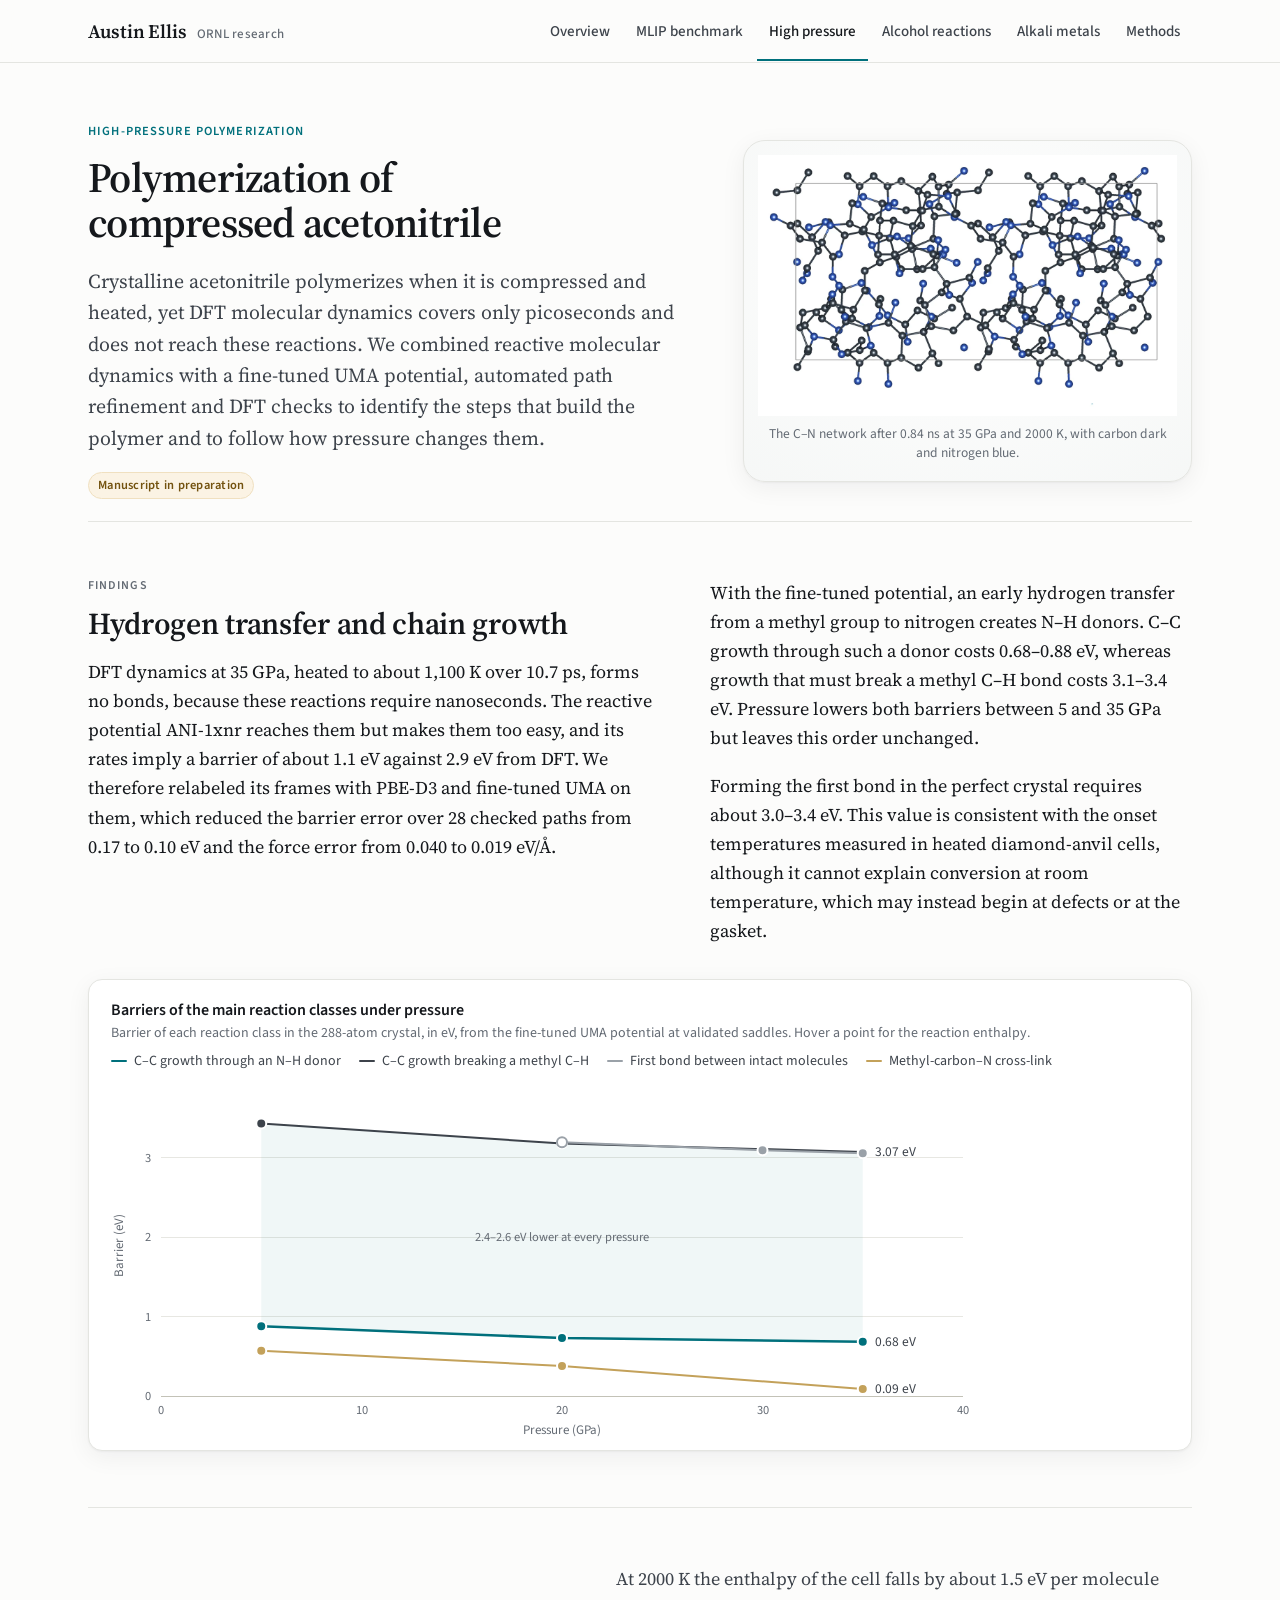
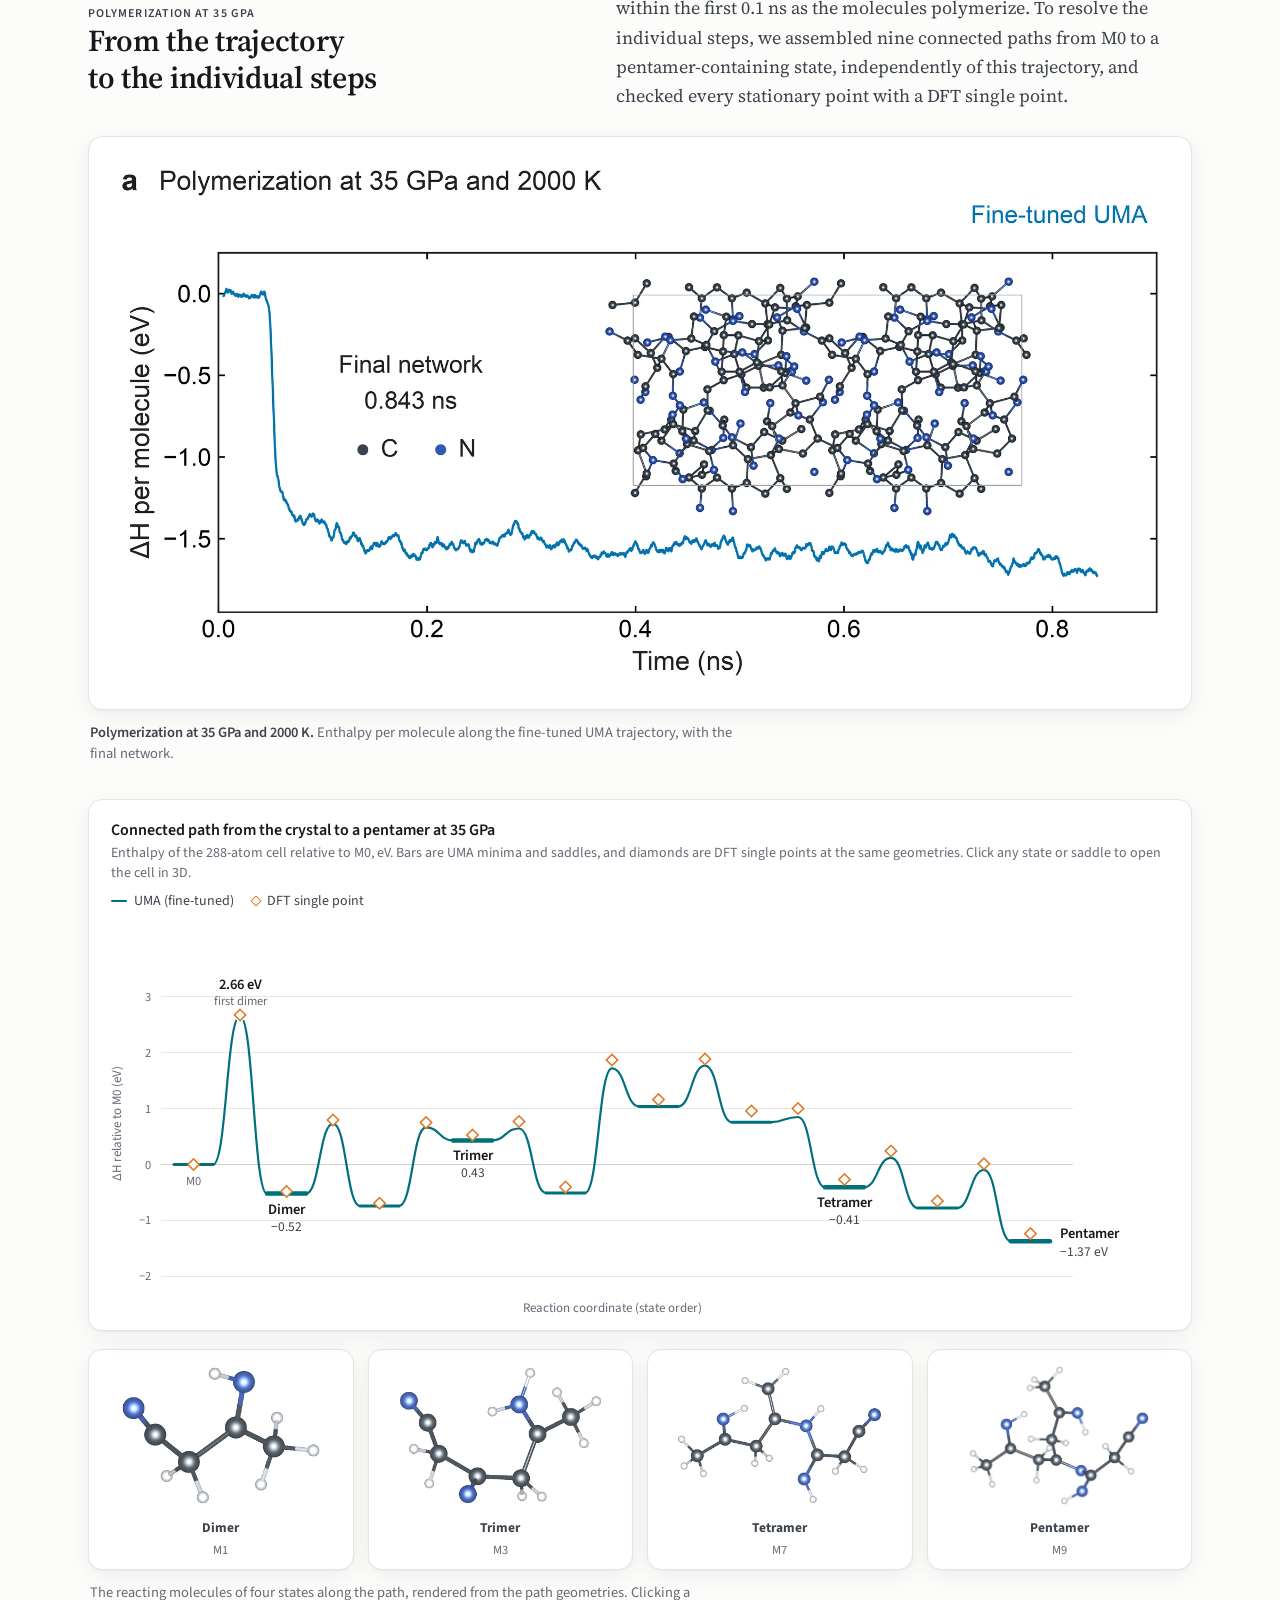
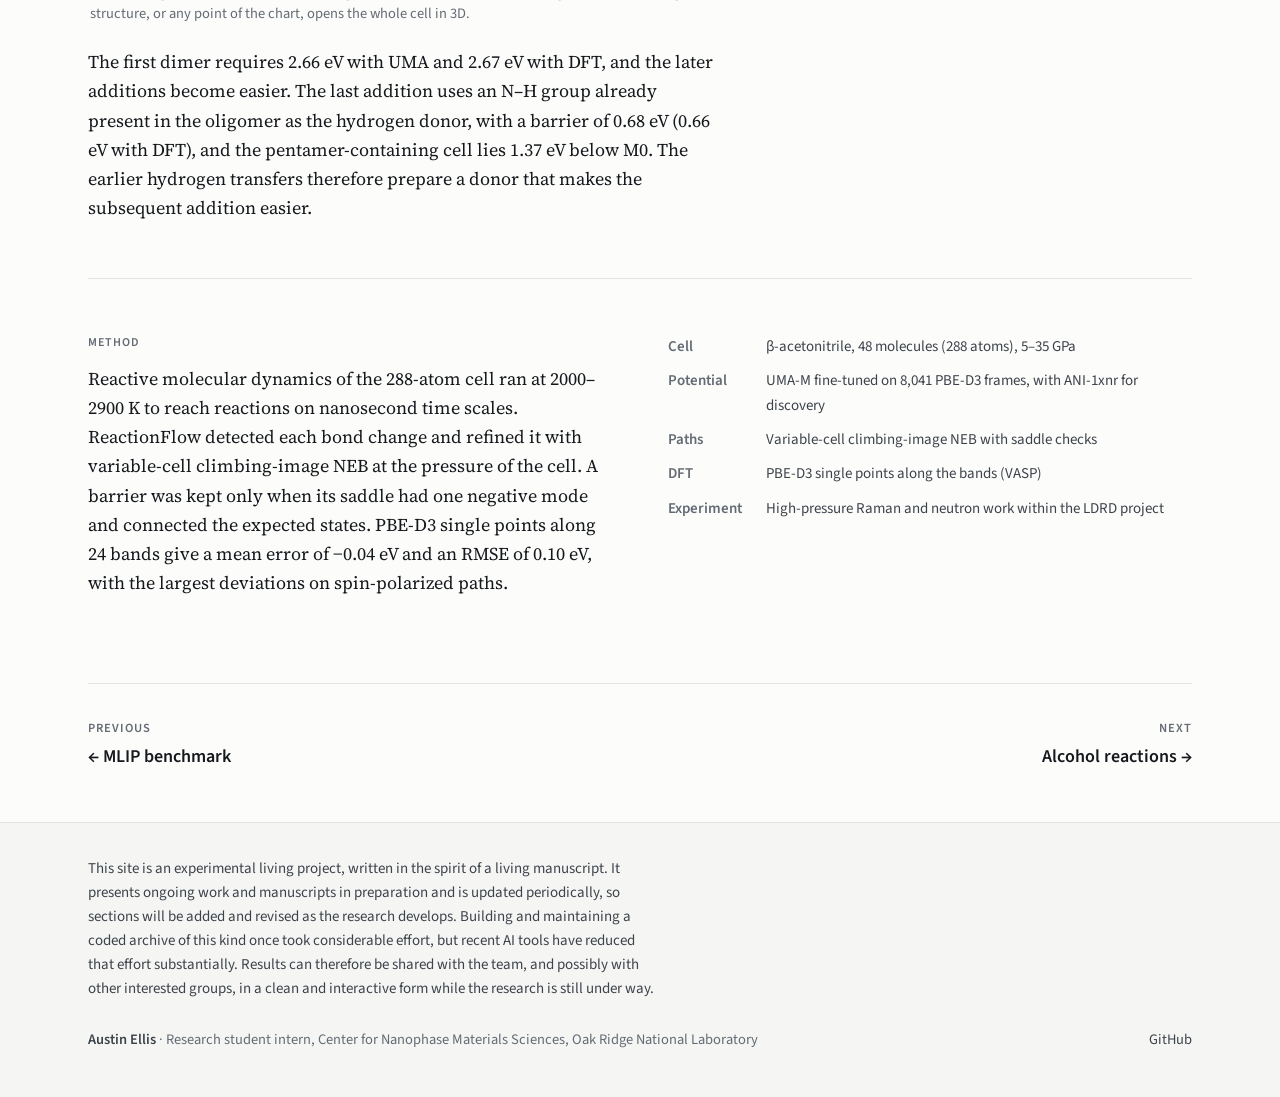
==== high-pressure.html @ c3e95bac "ORNL research overview site" ====
<!DOCTYPE html>
<html lang="en">
<head>
<meta charset="utf-8">
<meta name="viewport" content="width=device-width, initial-scale=1">
<title>High-pressure polymerization · Austin Ellis · ORNL research</title>
<meta name="description" content="Polymerization of crystalline acetonitrile at 5–35 GPa, followed with reactive molecular dynamics, a fine-tuned UMA potential, automated path refinement and DFT checks.">
<link rel="preconnect" href="https://fonts.googleapis.com">
<link rel="preconnect" href="https://fonts.gstatic.com" crossorigin>
<link href="https://fonts.googleapis.com/css2?family=Source+Sans+3:ital,wght@0,400;0,500;0,600;0,700;1,400&family=Source+Serif+4:ital,opsz,wght@0,8..60,400;0,8..60,600;1,8..60,400&display=swap" rel="stylesheet">
<link rel="stylesheet" href="assets/css/site.css">
<script>document.documentElement.classList.add('js')</script>
<script src="assets/data/highpressure.js" defer></script>
<script src="assets/js/site.js" defer></script>
</head>
<body>
<header class="site-header">
  <div class="bar">
    <a class="brand" href="index.html"><b>Austin Ellis</b><span>ORNL research</span></a>
    <nav class="nav" aria-label="Sections">
      <a href="index.html">Overview</a>
      <a href="benchmark.html">MLIP benchmark</a>
      <a href="high-pressure.html" aria-current="page">High pressure</a>
      <a href="alcohols.html">Alcohol reactions</a>
      <a href="metals.html">Alkali metals</a>
      <a href="methods.html">Methods</a>
    </nav>
  </div>
</header>

<main class="page">
  <section class="hero compact">
    <div class="hero-grid">
      <div>
        <p class="kicker">High-pressure polymerization</p>
        <h1>Polymerization of compressed acetonitrile</h1>
        <p class="lede">Crystalline acetonitrile polymerizes when it is compressed and heated, yet DFT molecular dynamics covers only picoseconds and does not reach these reactions. We combined reactive molecular dynamics with a fine-tuned UMA potential, automated path refinement and DFT checks to identify the steps that build the polymer and to follow how pressure changes them.</p>
        <div class="tags"><span class="tag wip">Manuscript in preparation</span></div>
      </div>
      <figure class="hero-mol">
        <img class="zoomable" src="assets/img/hp-network.webp" alt="Polymerized acetonitrile network after 0.84 ns at 35 GPa and 2000 K">
        <figcaption>The C–N network after 0.84 ns at 35 GPa and 2000 K, with carbon dark and nitrogen blue.</figcaption>
      </figure>
    </div>
  </section>

  <section class="block reveal">
    <div class="two-col">
      <div class="prose">
        <p class="eyebrow">Findings</p>
        <h2>Hydrogen transfer and chain growth</h2>
        <p>DFT dynamics at 35 GPa, heated to about 1,100 K over 10.7 ps, forms no bonds, because these reactions require nanoseconds. The reactive potential ANI-1xnr reaches them but makes them too easy, and its rates imply a barrier of about 1.1 eV against 2.9 eV from DFT. We therefore relabeled its frames with PBE-D3 and fine-tuned UMA on them, which reduced the barrier error over 28 checked paths from 0.17 to 0.10 eV and the force error from 0.040 to 0.019 eV/Å.</p>
      </div>
      <div class="prose">
        <p>With the fine-tuned potential, an early hydrogen transfer from a methyl group to nitrogen creates N–H donors. C–C growth through such a donor costs 0.68–0.88 eV, whereas growth that must break a methyl C–H bond costs 3.1–3.4 eV. Pressure lowers both barriers between 5 and 35 GPa but leaves this order unchanged.</p>
        <p>Forming the first bond in the perfect crystal requires about 3.0–3.4 eV. This value is consistent with the onset temperatures measured in heated diamond-anvil cells, although it cannot explain conversion at room temperature, which may instead begin at defects or at the gasket.</p>
      </div>
    </div>
    <div class="chart mt-l" data-chart="hp-barriers"></div>
  </section>

  <section class="block reveal">
    <div class="section-head">
      <div>
        <p class="eyebrow">Polymerization at 35 GPa</p>
        <h2>From the trajectory to the individual steps</h2>
      </div>
      <p>At 2000 K the enthalpy of the cell falls by about 1.5 eV per molecule within the first 0.1 ns as the molecules polymerize. To resolve the individual steps, we assembled nine connected paths from M0 to a pentamer-containing state, independently of this trajectory, and checked every stationary point with a DFT single point.</p>
    </div>
    <figure class="figure"><img class="zoomable" src="assets/img/hp-md-35gpa.webp" alt="Enthalpy per molecule during polymerization at 35 GPa and 2000 K" loading="lazy"></figure>
    <p class="caption"><b>Polymerization at 35 GPa and 2000 K.</b> Enthalpy per molecule along the fine-tuned UMA trajectory, with the final network.</p>
    <div class="chart mt-l" data-chart="hp-path"></div>
    <div class="hp-strip">
      <button type="button" data-hp-open="M1"><img src="assets/img/hp-M1.webp" alt="Dimer state M1" loading="lazy"><b>Dimer</b><span>M1</span></button>
      <button type="button" data-hp-open="M3"><img src="assets/img/hp-M3.webp" alt="Trimer state M3" loading="lazy"><b>Trimer</b><span>M3</span></button>
      <button type="button" data-hp-open="M7"><img src="assets/img/hp-M7.webp" alt="Tetramer state M7" loading="lazy"><b>Tetramer</b><span>M7</span></button>
      <button type="button" data-hp-open="M9"><img src="assets/img/hp-M9.webp" alt="Pentamer state M9" loading="lazy"><b>Pentamer</b><span>M9</span></button>
    </div>
    <p class="caption">The reacting molecules of four states along the path, rendered from the path geometries. Clicking a structure, or any point of the chart, opens the whole cell in 3D.</p>
    <div class="prose mt-m">
      <p>The first dimer requires 2.66 eV with UMA and 2.67 eV with DFT, and the later additions become easier. The last addition uses an N–H group already present in the oligomer as the hydrogen donor, with a barrier of 0.68 eV (0.66 eV with DFT), and the pentamer-containing cell lies 1.37 eV below M0. The earlier hydrogen transfers therefore prepare a donor that makes the subsequent addition easier.</p>
    </div>
  </section>

  <section class="block reveal">
    <div class="two-col even">
      <div class="prose">
        <p class="eyebrow">Method</p>
        <p>Reactive molecular dynamics of the 288-atom cell ran at 2000–2900 K to reach reactions on nanosecond time scales. ReactionFlow detected each bond change and refined it with variable-cell climbing-image NEB at the pressure of the cell. A barrier was kept only when its saddle had one negative mode and connected the expected states. PBE-D3 single points along 24 bands give a mean error of −0.04 eV and an RMSE of 0.10 eV, with the largest deviations on spin-polarized paths.</p>
      </div>
      <dl class="kv">
        <dt>Cell</dt><dd>β-acetonitrile, 48 molecules (288 atoms), 5–35 GPa</dd>
        <dt>Potential</dt><dd>UMA-M fine-tuned on 8,041 PBE-D3 frames, with ANI-1xnr for discovery</dd>
        <dt>Paths</dt><dd>Variable-cell climbing-image NEB with saddle checks</dd>
        <dt>DFT</dt><dd>PBE-D3 single points along the bands (VASP)</dd>
        <dt>Experiment</dt><dd>High-pressure Raman and neutron work within the LDRD project</dd>
      </dl>
    </div>
  </section>

  <nav class="next" aria-label="More">
    <a href="benchmark.html"><span>Previous</span>← MLIP benchmark</a>
    <a class="right" href="alcohols.html"><span>Next</span>Alcohol reactions →</a>
  </nav>
</main>

<footer class="site-footer">
  <div class="bar">
    <p class="footer-note">This site is an experimental living project, written in the spirit of a living manuscript. It presents ongoing work and manuscripts in preparation and is updated periodically, so sections will be added and revised as the research develops. Building and maintaining a coded archive of this kind once took considerable effort, but recent AI tools have reduced that effort substantially. Results can therefore be shared with the team, and possibly with other interested groups, in a clean and interactive form while the research is still under way.</p>
    <div><b>Austin Ellis</b> · Research student intern, Center for Nanophase Materials Sciences, Oak Ridge National Laboratory</div>
    <div><a href="https://github.com/Austin243">GitHub</a></div>
  </div>
</footer>
</body>
</html>
---- assets/css/site.css ----
/* ORNL research portfolio: one stylesheet for every page.
   Colors follow the earlier reaction-map site: teal accent, Li aqua, Na blue, K orange
   (the first three categorical slots of the validated chart palette). */
:root {
  color-scheme: light;
  --bg: #fcfcfb;
  --surface: #ffffff;
  --panel: #f5f6f4;
  --ink: #15181c;
  --ink-2: #3d434b;
  --muted: #646b74;
  --faint: #8b9199;
  --rule: #e4e5e1;
  --rule-strong: #cfd1cb;
  --accent: #00707c;
  --accent-soft: #e3f1f2;
  --li: #1baf7a;
  --na: #2a78d6;
  --k: #eb6834;
  --grid: #e7e7e2;
  --axis: #c3c2b7;
  --shadow: 0 1px 2px rgba(20, 24, 28, .04), 0 6px 24px rgba(20, 24, 28, .06);
  --shadow-hover: 0 2px 4px rgba(20, 24, 28, .05), 0 14px 36px rgba(20, 24, 28, .10);
  --serif: "Source Serif 4", "Iowan Old Style", "Palatino Linotype", Palatino, Georgia, serif;
  --sans: "Source Sans 3", system-ui, -apple-system, "Segoe UI", "Helvetica Neue", Arial, sans-serif;
  --wide: 1160px;
  --text: 70ch;
}
* { box-sizing: border-box; }
html { scroll-behavior: smooth; -webkit-text-size-adjust: 100%; }
body {
  margin: 0; background: var(--bg); color: var(--ink);
  font: 400 18px/1.62 var(--serif);
  font-optical-sizing: auto;
  text-rendering: optimizeLegibility;
}
img { max-width: 100%; height: auto; display: block; }
a { color: var(--accent); text-decoration: none; }
a:hover { text-decoration: underline; text-underline-offset: 3px; }
sub, sup { line-height: 0; }
[hidden] { display: none !important; }
:focus-visible { outline: 2px solid var(--accent); outline-offset: 2px; border-radius: 4px; }

/* ---------- header ---------- */
.site-header {
  position: sticky; top: 0; z-index: 50;
  background: rgba(252, 252, 251, .86);
  backdrop-filter: saturate(160%) blur(12px); -webkit-backdrop-filter: saturate(160%) blur(12px);
  border-bottom: 1px solid var(--rule);
}
.site-header .bar {
  max-width: var(--wide); margin: 0 auto; padding: 0 28px;
  display: flex; align-items: center; justify-content: space-between; gap: 24px; min-height: 62px;
}
.brand { display: flex; align-items: baseline; gap: 10px; color: var(--ink); white-space: nowrap; }
.brand:hover { text-decoration: none; }
.brand b { font: 600 19px/1 var(--serif); letter-spacing: -.005em; }
.brand span { font: 500 13px/1 var(--sans); color: var(--muted); letter-spacing: .02em; }
.nav { display: flex; gap: 2px; overflow-x: auto; scrollbar-width: none; }
.nav::-webkit-scrollbar { display: none; }
.nav a {
  font: 500 15px/1 var(--sans); color: var(--ink-2); padding: 22px 12px 20px; white-space: nowrap;
  border-bottom: 2px solid transparent; transition: color .15s, border-color .15s;
}
.nav a:hover { color: var(--ink); text-decoration: none; border-bottom-color: var(--rule-strong); }
.nav a[aria-current="page"] { color: var(--ink); border-bottom-color: var(--accent); }

/* ---------- layout ---------- */
.page { max-width: var(--wide); margin: 0 auto; padding: 0 28px; }
.hero { padding: 76px 0 40px; }
.hero.compact { padding: 60px 0 22px; }
.kicker {
  margin: 0 0 14px; font: 600 12.5px/1.4 var(--sans); letter-spacing: .09em; text-transform: uppercase; color: var(--accent);
}
h1, h2, h3 { font-family: var(--serif); font-weight: 600; color: var(--ink); text-wrap: balance; }
h1 { font-size: clamp(2.1rem, 4.4vw, 3.15rem); line-height: 1.1; letter-spacing: -.018em; margin: 0 0 20px; max-width: 22ch; }
.hero.compact h1 { font-size: clamp(1.9rem, 3.6vw, 2.6rem); max-width: 26ch; }
h2 { font-size: clamp(1.5rem, 2.4vw, 1.9rem); line-height: 1.2; letter-spacing: -.01em; margin: 0 0 14px; }
h3 { font-size: 1.2rem; line-height: 1.3; margin: 0 0 8px; }
.lede { font-size: clamp(1.08rem, 1.6vw, 1.24rem); line-height: 1.58; color: var(--ink-2); max-width: 62ch; margin: 0; }
.prose { max-width: var(--text); }
.prose p { margin: 0 0 1em; }
.prose p:last-child { margin-bottom: 0; }
.muted { color: var(--muted); }
section.block { padding: 56px 0; border-top: 1px solid var(--rule); }
section.block:first-of-type { border-top: 0; }
.section-head { display: flex; justify-content: space-between; align-items: end; gap: 24px; margin-bottom: 26px; }
.section-head p { margin: 0; max-width: 64ch; color: var(--ink-2); }
.eyebrow { font: 600 12px/1.4 var(--sans); letter-spacing: .09em; text-transform: uppercase; color: var(--muted); margin: 0 0 10px; }
.two-col { display: grid; grid-template-columns: minmax(0, 1.08fr) minmax(0, .92fr); gap: 56px; align-items: start; }
.two-col.even { grid-template-columns: 1fr 1fr; }

/* ---------- small UI text ---------- */
.ui, .caption, .note, .chip, .tag, table, .stat .label, .legend, .tabs button, .btn { font-family: var(--sans); }
.caption { font-size: 14.5px; line-height: 1.5; color: var(--muted); margin: 12px 2px 0; max-width: 92ch; }
.caption b { color: var(--ink-2); font-weight: 600; }
.note { font-size: 14px; line-height: 1.5; color: var(--muted); }
.tag {
  display: inline-block; font-size: 12.5px; font-weight: 600; letter-spacing: .02em; line-height: 1;
  padding: 6px 9px; border-radius: 999px; background: var(--panel); color: var(--ink-2); border: 1px solid var(--rule);
}
.tag.ok { background: #e8f4ee; border-color: #cfe7da; color: #145c3c; }
.tag.wip { background: #fbf3e4; border-color: #f0e0c0; color: #73520f; }
.tags { display: flex; flex-wrap: wrap; gap: 8px; margin-top: 18px; }

/* ---------- stats ---------- */
.stats { display: grid; grid-template-columns: repeat(4, minmax(0, 1fr)); gap: 0; margin: 38px 0 0; border-top: 1px solid var(--rule); border-bottom: 1px solid var(--rule); }
.stat { padding: 22px 22px 22px 0; }
.stat + .stat { padding-left: 22px; border-left: 1px solid var(--rule); }
.stat .value { font: 600 clamp(1.9rem, 3vw, 2.4rem)/1 var(--sans); letter-spacing: -.02em; color: var(--ink); }
.stat .label { margin-top: 8px; font-size: 14.5px; line-height: 1.4; color: var(--muted); }

/* ---------- cards ---------- */
.cards { display: grid; grid-template-columns: repeat(3, minmax(0, 1fr)); gap: 22px; }
.card {
  display: flex; flex-direction: column; background: var(--surface); border: 1px solid var(--rule);
  border-radius: 16px; overflow: hidden; box-shadow: var(--shadow); color: inherit;
  transition: transform .2s ease, box-shadow .2s ease, border-color .2s;
}
a.card:hover { transform: translateY(-3px); box-shadow: var(--shadow-hover); border-color: var(--rule-strong); text-decoration: none; }
.card .thumb { position: relative; aspect-ratio: 16 / 10; background: #fff; border-bottom: 1px solid var(--rule); display: grid; place-items: center; overflow: hidden; }
.card .thumb img { position: absolute; inset: 0; width: 100%; height: 100%; object-fit: cover; transition: transform .4s ease; }
.card .thumb.contain img { object-fit: contain; padding: 14px 18px; }
a.card:hover .thumb img { transform: scale(1.035); }
.card .body { padding: 18px 20px 22px; display: flex; flex-direction: column; gap: 8px; flex: 1; }
.card h3 { margin: 0; font-size: 1.16rem; }
.card p { margin: 0; font-size: 16px; line-height: 1.5; color: var(--ink-2); }
.card .more { margin-top: auto; padding-top: 8px; font: 600 14px/1 var(--sans); color: var(--accent); }

/* ---------- LDRD panel ---------- */
.panel { background: var(--surface); border: 1px solid var(--rule); border-radius: 18px; padding: 34px 36px; box-shadow: var(--shadow); }
.aims { list-style: none; margin: 0; padding: 0; display: grid; grid-template-columns: 1fr 1fr; gap: 16px 28px; counter-reset: aim; }
.aims li { position: relative; padding-left: 44px; font-size: 16.5px; line-height: 1.5; color: var(--ink-2); counter-increment: aim; }
.aims li::before {
  content: counter(aim); position: absolute; left: 0; top: 1px; width: 28px; height: 28px; border-radius: 50%;
  display: grid; place-items: center; font: 600 13.5px/1 var(--sans); color: var(--accent); background: var(--accent-soft);
}
.aims li b { display: block; color: var(--ink); font-weight: 600; margin-bottom: 2px; }
.aims li.mine::before { background: var(--accent); color: #fff; }
.people { display: grid; grid-template-columns: repeat(3, minmax(0, 1fr)); gap: 18px 28px; margin: 0; }
.people div { font-family: var(--sans); font-size: 15px; line-height: 1.45; color: var(--ink-2); }
.people dt { font: 600 12px/1.4 var(--sans); letter-spacing: .08em; text-transform: uppercase; color: var(--muted); margin-bottom: 4px; }
.people dd { margin: 0; }

/* ---------- workflow ---------- */
.flow { list-style: none; margin: 0; padding: 0; display: grid; grid-template-columns: repeat(5, minmax(0, 1fr)); gap: 0; position: relative; }
.flow li { position: relative; padding: 0 18px 0 0; }
.flow li .dot { width: 34px; height: 34px; border-radius: 50%; background: var(--surface); border: 1.5px solid var(--accent); display: grid; place-items: center; font: 600 14px/1 var(--sans); color: var(--accent); position: relative; z-index: 1; }
.flow li:not(:last-child)::after { content: ""; position: absolute; top: 17px; left: 40px; right: 6px; height: 1.5px; background: linear-gradient(90deg, var(--accent) 0, var(--accent) 60%, transparent); opacity: .45; }
.flow h3 { font-family: var(--sans); font-size: 16px; font-weight: 600; margin: 14px 0 4px; }
.flow p { margin: 0; font-family: var(--sans); font-size: 14.5px; line-height: 1.45; color: var(--muted); }

/* ---------- figures ---------- */
figure { margin: 0; }
.figure { background: var(--surface); border: 1px solid var(--rule); border-radius: 14px; padding: 18px; box-shadow: var(--shadow); }
.figure img { margin: 0 auto; border-radius: 6px; }
.figure.flush { padding: 0; overflow: hidden; }
.figure.flush img { border-radius: 0; }
.zoomable { cursor: zoom-in; }
.fig-row { display: grid; grid-template-columns: repeat(3, minmax(0, 1fr)); gap: 18px; }
.fig-row figure .figure { padding: 10px; }

/* ---------- lists of findings ---------- */
.findings { list-style: none; padding: 0; margin: 0; display: grid; gap: 0; }
.findings li { padding: 16px 0 16px 30px; border-top: 1px solid var(--rule); position: relative; font-size: 17px; line-height: 1.55; }
.findings li:last-child { border-bottom: 1px solid var(--rule); }
.findings li::before { content: ""; position: absolute; left: 4px; top: 27px; width: 9px; height: 9px; border-radius: 50%; background: var(--accent); }
.findings li b { font-weight: 600; }
.kv { display: grid; grid-template-columns: max-content 1fr; gap: 10px 24px; margin: 0; font-family: var(--sans); font-size: 15px; }
.kv dt { color: var(--muted); font-weight: 600; }
.kv dd { margin: 0; color: var(--ink-2); }

/* ---------- tabs ---------- */
.tabs { display: flex; flex-wrap: wrap; gap: 6px; padding: 5px; background: var(--panel); border: 1px solid var(--rule); border-radius: 999px; width: fit-content; margin: 0 0 34px; }
.tabs button {
  appearance: none; border: 0; background: transparent; cursor: pointer; border-radius: 999px;
  font-size: 15.5px; font-weight: 600; color: var(--ink-2); padding: 10px 18px; display: inline-flex; align-items: center; gap: 9px;
  transition: background .15s, color .15s, box-shadow .15s;
}
.tabs button:hover { color: var(--ink); background: rgba(255, 255, 255, .6); }
.tabs button[aria-selected="true"] { background: var(--surface); color: var(--ink); box-shadow: 0 1px 2px rgba(0, 0, 0, .06), 0 2px 8px rgba(0, 0, 0, .06); }
.swatch { width: 10px; height: 10px; border-radius: 50%; display: inline-block; flex: none; }
.swatch.li { background: var(--li); } .swatch.na { background: var(--na); } .swatch.k { background: var(--k); }
.swatch.hd { background: linear-gradient(135deg, #7d8793 50%, #c1c7cf 50%); }
.tabpanel { animation: fade .25s ease; }
@keyframes fade { from { opacity: 0; transform: translateY(4px); } to { opacity: 1; transform: none; } }

/* ---------- chips (route selector) ---------- */
.chips { display: flex; flex-wrap: wrap; gap: 8px; margin: 0 0 16px; }
.chip {
  appearance: none; cursor: pointer; border: 1px solid var(--rule); background: var(--surface); color: var(--ink-2);
  font-size: 14.5px; font-weight: 600; padding: 8px 14px; border-radius: 999px; display: inline-flex; gap: 8px; align-items: center;
  transition: border-color .15s, background .15s, color .15s;
}
.chip:hover { border-color: var(--rule-strong); color: var(--ink); }
.chip[aria-pressed="true"] { background: var(--ink); border-color: var(--ink); color: #fff; }
.chip .val { font-weight: 500; opacity: .75; font-variant-numeric: tabular-nums; }
.chip.off { color: var(--faint); }

/* ---------- charts ---------- */
.chart { position: relative; background: var(--surface); border: 1px solid var(--rule); border-radius: 14px; padding: 18px 18px 10px; box-shadow: var(--shadow); }
.chart svg { display: block; width: 100%; height: auto; overflow: visible; font-family: var(--sans); }
.chart .title { font: 600 16px/1.3 var(--sans); color: var(--ink); margin: 2px 4px 2px; }
.chart .subtitle { font: 400 14px/1.45 var(--sans); color: var(--muted); margin: 0 4px 6px; }
.chart text { fill: var(--ink-2); }
.chart .tick text { fill: var(--muted); font-size: 12.5px; font-variant-numeric: tabular-nums; }
.chart .grid line { stroke: var(--grid); stroke-width: 1; shape-rendering: crispEdges; }
.chart .axis-line { stroke: var(--axis); stroke-width: 1; shape-rendering: crispEdges; }
.chart .axis-title { fill: var(--muted); font-size: 13px; }
.chart .lbl { font-size: 13.5px; fill: var(--ink-2); }
.chart .lbl-strong { font-size: 14.5px; font-weight: 600; fill: var(--ink); }
.chart .lbl-muted { font-size: 12.5px; fill: var(--muted); }
.legend { display: flex; flex-wrap: wrap; gap: 6px 18px; margin: 4px 4px 8px; font-size: 14px; color: var(--ink-2); }
.legend span { display: inline-flex; align-items: center; gap: 7px; }
.legend i { width: 16px; height: 2.5px; border-radius: 2px; display: inline-block; }
.legend i.dot { width: 9px; height: 9px; border-radius: 50%; }
.legend i.dotted { height: 0; border-top: 2px dotted var(--muted); background: none; }
.tooltip {
  position: absolute; pointer-events: none; z-index: 20; min-width: 150px; max-width: 280px;
  background: rgba(255, 255, 255, .97); border: 1px solid var(--rule-strong); border-radius: 10px; padding: 10px 12px;
  box-shadow: 0 8px 28px rgba(20, 24, 28, .14); font: 400 13.5px/1.4 var(--sans); color: var(--ink-2);
  opacity: 0; transform: translateY(4px); transition: opacity .12s, transform .12s;
}
.tooltip.on { opacity: 1; transform: none; }
.tooltip .tv { font-size: 17px; font-weight: 600; color: var(--ink); font-variant-numeric: tabular-nums; }
.tooltip .tk { color: var(--muted); }
.tooltip .row { display: flex; align-items: center; gap: 8px; margin-top: 3px; }
.tooltip .row i { width: 14px; height: 2.5px; border-radius: 2px; display: inline-block; }
.hit { fill: transparent; cursor: pointer; }
.view-toggle { font: 600 13.5px/1 var(--sans); color: var(--accent); background: none; border: 0; padding: 6px 0; cursor: pointer; }

/* ---------- tables ---------- */
.table-wrap { overflow-x: auto; -webkit-overflow-scrolling: touch; }
table { border-collapse: collapse; width: 100%; font-size: 15px; line-height: 1.35; font-variant-numeric: tabular-nums; }
th, td { padding: 10px 14px; text-align: left; vertical-align: baseline; }
thead th { font-weight: 600; font-size: 13px; letter-spacing: .02em; color: var(--muted); border-bottom: 1px solid var(--rule-strong); white-space: nowrap; }
tbody td { border-bottom: 1px solid var(--rule); color: var(--ink-2); }
tbody tr:last-child td { border-bottom: 0; }
td.num, th.num { text-align: right; white-space: nowrap; }
td.name { color: var(--ink); font-weight: 600; }
td .sub { display: block; font-weight: 400; color: var(--muted); font-size: 13.5px; }
.nc { color: var(--faint); font-style: italic; }

/* ---------- callouts ---------- */
.callout { border-left: 3px solid var(--accent); background: var(--accent-soft); padding: 16px 20px; border-radius: 0 12px 12px 0; font-family: var(--sans); font-size: 15.5px; line-height: 1.5; color: var(--ink-2); }
.callout b { color: var(--ink); }
.status { display: inline-flex; align-items: center; gap: 8px; font: 600 13px/1 var(--sans); color: var(--muted); }
.status::before { content: ""; width: 8px; height: 8px; border-radius: 50%; background: currentColor; }
.status.ok { color: #138a52; } .status.wip { color: #b07a0c; }

/* ---------- lightbox ---------- */
.lightbox { position: fixed; inset: 0; z-index: 100; background: rgba(250, 250, 249, .96); display: grid; place-items: center; padding: 3vmin; cursor: zoom-out; opacity: 0; pointer-events: none; transition: opacity .18s; }
.lightbox.on { opacity: 1; pointer-events: auto; }
.lightbox img { max-width: 100%; max-height: 92vh; width: auto; box-shadow: 0 10px 50px rgba(0, 0, 0, .15); border-radius: 8px; background: #fff; }
.lightbox .close { position: absolute; top: 14px; right: 18px; font: 600 14px/1 var(--sans); color: var(--muted); }

/* ---------- footer ---------- */
.site-footer { margin-top: 40px; border-top: 1px solid var(--rule); background: var(--panel); }
.site-footer .bar { max-width: var(--wide); margin: 0 auto; padding: 34px 28px 46px; display: flex; flex-wrap: wrap; justify-content: space-between; gap: 18px; font: 400 14.5px/1.55 var(--sans); color: var(--muted); }
.site-footer b { color: var(--ink-2); font-weight: 600; }
.site-footer a { color: var(--ink-2); }
.next { display: flex; justify-content: space-between; gap: 20px; padding: 34px 0 10px; border-top: 1px solid var(--rule); margin-top: 30px; font-family: var(--sans); }
.next a { display: flex; flex-direction: column; gap: 4px; font-size: 18px; font-weight: 600; color: var(--ink); }
.next a span { font-size: 12.5px; font-weight: 600; letter-spacing: .08em; text-transform: uppercase; color: var(--muted); }
.next a:hover { color: var(--accent); text-decoration: none; }
.next a.right { text-align: right; margin-left: auto; }

/* ---------- responsive ---------- */
@media (max-width: 980px) {
  .cards { grid-template-columns: repeat(2, minmax(0, 1fr)); }
  .two-col, .two-col.even { grid-template-columns: 1fr; gap: 34px; }
  .flow { grid-template-columns: 1fr; gap: 18px; }
  .flow li { padding: 0 0 0 52px; }
  .flow li .dot { position: absolute; left: 0; top: 0; }
  .flow li:not(:last-child)::after { display: none; }
  .flow h3 { margin-top: 4px; }
  .stats { grid-template-columns: repeat(2, minmax(0, 1fr)); }
  .stat:nth-child(3) { padding-left: 0; border-left: 0; }
  .stat:nth-child(n+3) { border-top: 1px solid var(--rule); }
  .people { grid-template-columns: 1fr 1fr; }
  .fig-row { grid-template-columns: 1fr; }
}
@media (max-width: 760px) {
  body { font-size: 17px; }
  .site-header .bar { flex-direction: column; align-items: stretch; gap: 0; padding: 0 16px; min-height: 0; }
  .brand { padding: 14px 0 2px; }
  .nav a { padding: 12px 10px 12px; font-size: 14.5px; }
  .page { padding: 0 18px; }
  .hero { padding: 44px 0 26px; }
  .cards { grid-template-columns: 1fr; }
  .aims { grid-template-columns: 1fr; }
  .panel { padding: 24px 20px; }
  .people { grid-template-columns: 1fr; }
  .tabs { border-radius: 16px; }
  .section-head { flex-direction: column; align-items: start; }
}
@media (prefers-reduced-motion: reduce) {
  *, *::before, *::after { animation: none !important; transition: none !important; scroll-behavior: auto !important; }
}

/* ---------- route explorer (metals) ---------- */
.explorer { display: grid; grid-template-columns: 310px minmax(0, 1fr); gap: 20px; align-items: start; }
.route-list { display: flex; flex-direction: column; gap: 8px; }
.route {
  appearance: none; text-align: left; cursor: pointer; font-family: var(--sans);
  border: 1px solid var(--rule); background: var(--surface); border-radius: 12px; padding: 12px 14px 12px 16px;
  display: flex; flex-direction: column; gap: 4px; position: relative; transition: border-color .15s, box-shadow .15s, background .15s;
}
.route:hover { border-color: var(--rule-strong); }
.route .r-name { font-weight: 600; font-size: 15px; line-height: 1.3; color: var(--ink); }
.route .r-meta { font-size: 13.5px; color: var(--muted); font-variant-numeric: tabular-nums; }
.route .r-meta.nc { font-style: italic; color: var(--faint); }
.route[aria-selected="true"] { border-color: var(--rule-strong); box-shadow: var(--shadow); background: #fff; }
.route[aria-selected="true"]::before { content: ""; position: absolute; left: -1px; top: 10px; bottom: 10px; width: 3px; border-radius: 3px; background: var(--m, var(--accent)); }
.plot { position: relative; min-height: 60px; }
.empty { font: italic 15px/1.5 var(--sans); color: var(--muted); padding: 40px 6px; }
.metal-intro { display: grid; grid-template-columns: minmax(0, 1fr) 380px; gap: 40px; align-items: center; margin-bottom: 30px; }
.metal-intro .render { background: #fff; border: 1px solid var(--rule); border-radius: 14px; padding: 8px; box-shadow: var(--shadow); }
.metal-intro .render figcaption { font: 400 13px/1.4 var(--sans); color: var(--muted); text-align: center; padding: 4px 6px 6px; }
.renders { display: grid; grid-template-columns: repeat(3, minmax(0, 1fr)); gap: 18px; }
.renders figure { background: #fff; border: 1px solid var(--rule); border-radius: 14px; padding: 10px 10px 4px; box-shadow: var(--shadow); }
.renders figcaption { font: 600 14px/1.4 var(--sans); color: var(--ink-2); text-align: center; padding: 6px 0 8px; display: flex; gap: 8px; justify-content: center; align-items: center; }
.ts-row { display: grid; grid-template-columns: repeat(3, minmax(0, 1fr)); gap: 18px; }
.ts-row figure { background: #fff; border: 1px solid var(--rule); border-radius: 14px; padding: 14px 14px 6px; box-shadow: var(--shadow); }
.ts-row img { max-height: 250px; width: auto; margin: 0 auto; }
.ts-row figcaption { font: 400 14px/1.45 var(--sans); color: var(--muted); padding: 10px 2px 8px; }
.ts-row figcaption b { display: block; color: var(--ink); font-weight: 600; margin-bottom: 2px; }
.thumb.type { background: radial-gradient(120% 120% at 20% 10%, #f2f7f7 0%, #e1eded 100%); }
.thumb.type span { font: 600 clamp(2.4rem, 4vw, 3.2rem)/1 var(--serif); color: var(--accent); letter-spacing: -.01em; }
.thumb.type span sub { font-size: .55em; }
.links { display: flex; flex-wrap: wrap; gap: 10px; margin-top: 22px; }
.btn { display: inline-flex; align-items: center; gap: 8px; font-size: 14.5px; font-weight: 600; padding: 10px 16px; border-radius: 999px; border: 1px solid var(--rule-strong); color: var(--ink); background: var(--surface); transition: border-color .15s, box-shadow .15s; }
.btn:hover { text-decoration: none; border-color: var(--ink-2); box-shadow: var(--shadow); }
.btn.primary { background: var(--ink); border-color: var(--ink); color: #fff; }
.btn.primary:hover { background: #000; }
.btn svg { width: 16px; height: 16px; }
.mt-l { margin-top: 34px; } .mt-m { margin-top: 22px; } .mt-s { margin-top: 12px; }
.grid-2 { display: grid; grid-template-columns: minmax(0, 1fr) minmax(0, 1fr); gap: 22px; align-items: start; }
@media (max-width: 980px) {
  .explorer { grid-template-columns: 1fr; }
  .route-list { display: grid; grid-template-columns: repeat(2, minmax(0, 1fr)); }
  .metal-intro { grid-template-columns: 1fr; gap: 20px; }
  .metal-intro .render { max-width: 340px; }
  .renders, .ts-row, .grid-2 { grid-template-columns: 1fr; }
  .ts-row img { max-height: 220px; }
}
@media (max-width: 560px) { .route-list { grid-template-columns: 1fr; } }

/* ---------- 3D viewers ---------- */
.mol { position: relative; width: 100%; aspect-ratio: 4 / 3; border-radius: 12px; overflow: hidden; background: #fff; }
.mol.tall { aspect-ratio: auto; height: 420px; }
.mol canvas { border-radius: 12px; outline: none; }
.mol .fallback { position: absolute; inset: 0; width: 100%; height: 100%; object-fit: contain; padding: 8px; }
.mol.live .fallback { display: none; }
.mol.failed::after { content: "Interactive 3D needs WebGL and an internet connection; showing the rendered image."; position: absolute; left: 10px; right: 10px; bottom: 8px; font: 400 12px/1.4 var(--sans); color: var(--muted); text-align: center; }
.mol-card { background: var(--surface); border: 1px solid var(--rule); border-radius: 16px; padding: 12px; box-shadow: var(--shadow); }
.mol-card .chips { margin: 2px 2px 10px; }
.mol-cap { font: 400 13px/1.45 var(--sans); color: var(--muted); margin: 8px 4px 2px; text-align: center; }
.chips.mini .chip { font-size: 13.5px; padding: 6px 12px; }
.mol-split { display: grid; grid-template-columns: minmax(0, 1.55fr) minmax(240px, 1fr); gap: 22px; align-items: start; background: var(--surface); border: 1px solid var(--rule); border-radius: 16px; padding: 16px; box-shadow: var(--shadow); }
.mol-stage { display: flex; flex-direction: column; gap: 12px; }
.mol-stage .mol { border: 1px solid var(--rule); }
.mol-ctrl { display: flex; flex-wrap: wrap; gap: 8px; }
.chip.play { border-color: var(--accent); color: var(--accent); }
.chip.play:hover { background: var(--accent-soft); }
.mol-side { padding: 8px 6px; display: flex; flex-direction: column; gap: 8px; }
.mol-side .eyebrow { margin: 0; }
.mol-title { font: 600 1.15rem/1.3 var(--serif); margin: 0; color: var(--ink); }
.mol-big { font: 600 2rem/1.1 var(--sans); letter-spacing: -.02em; margin: 6px 0 0; color: var(--ink); }
.mol-side .note { margin: 0; }
.mini-table { margin: 12px 0 6px; font-size: 14px; }
.mini-table th, .mini-table td { padding: 8px 8px; }
.hero-grid { display: grid; grid-template-columns: minmax(0, 1.15fr) minmax(0, .85fr); gap: 48px; align-items: center; }
.hero-mol { background: radial-gradient(90% 90% at 50% 40%, #ffffff 0%, #f4f6f5 100%); border: 1px solid var(--rule); border-radius: 22px; padding: 14px; box-shadow: var(--shadow); }
.hero-mol .mol { aspect-ratio: 1 / 1; background: transparent; }
.hero-mol figcaption { font: 400 13.5px/1.45 var(--sans); color: var(--muted); text-align: center; padding: 8px 10px 4px; }
/* reveal on scroll */
.js .reveal { opacity: 0; transform: translateY(14px); transition: opacity .6s ease, transform .6s ease; }
.js .reveal.in { opacity: 1; transform: none; }
@media (prefers-reduced-motion: reduce) { .js .reveal { opacity: 1; transform: none; } }
@media (max-width: 980px) {
  .hero-grid { grid-template-columns: 1fr; gap: 28px; }
  .hero-mol { max-width: 440px; }
  .mol-split { grid-template-columns: 1fr; }
  .mol.tall { height: 340px; }
}

/* ---------- stepper (methods) ---------- */
.stepper .chips { margin-bottom: 12px; }
.step-text { font: 400 16px/1.55 var(--sans); color: var(--ink-2); background: var(--panel); border: 1px solid var(--rule); border-radius: 14px; padding: 18px 20px; min-height: 106px; animation: fade .25s ease; }
.step-text b { color: var(--ink); }
.panel h3 { margin-top: 2px; }
.panel .note { font-size: 15.5px; line-height: 1.55; color: var(--ink-2); }

/* ---------- all-routes map (metals) ---------- */
.map-wrap { margin-top: 6px; }
.chart.map .plot { overflow-x: auto; -webkit-overflow-scrolling: touch; }
.chart.map .plot.scroll-x { padding-bottom: 6px; }
.chart.map .plot.scroll-x::after { content: "Scroll sideways for every route →"; display: block; font: 400 12.5px/1.4 var(--sans); color: var(--muted); margin-top: 4px; }
.chart .lane-title { font-size: 12.5px; font-weight: 600; fill: var(--ink-2); }
.chart .small { font-size: 12.5px; }
.chart .tiny { font-size: 11.5px; }
.chart .hit:hover, .chart .hit:focus-visible { fill: rgba(20, 24, 28, .06); outline: none; }
.route-table { margin-top: 18px; width: 100%; }
.route-table td.nc { color: var(--faint); font-style: italic; }
.linkish { appearance: none; background: none; border: 0; padding: 0; font: 600 14px/1.3 var(--sans); color: var(--accent); cursor: pointer; }
.linkish:hover { text-decoration: underline; text-underline-offset: 3px; }

/* ---------- structure panel ---------- */
.drawer {
  position: fixed; z-index: 90; top: 62px; right: 0; bottom: 0; width: min(560px, 100vw);
  background: var(--surface); border-left: 1px solid var(--rule); box-shadow: -18px 0 50px rgba(20, 24, 28, .12);
  display: flex; flex-direction: column; gap: 10px; padding: 16px 18px 14px; overflow-y: auto;
  transform: translateX(104%); transition: transform .28s cubic-bezier(.2, .7, .2, 1); visibility: hidden;
}
.drawer.on { transform: none; visibility: visible; }
.dr-head { display: flex; justify-content: space-between; align-items: flex-start; gap: 12px; }
.dr-head .eyebrow { margin: 0 0 4px; }
.dr-title { font: 600 1.15rem/1.3 var(--serif); margin: 0; }
.dr-close { appearance: none; border: 1px solid var(--rule); background: var(--surface); border-radius: 50%; width: 34px; height: 34px; flex: none; cursor: pointer; font: 600 14px/1 var(--sans); color: var(--ink-2); }
.dr-close:hover { border-color: var(--ink-2); }
.dr-seg { margin: 0; }
.dr-stage { position: relative; }
.dr-mol { aspect-ratio: auto; height: min(52vh, 440px); border: 1px solid var(--rule); border-radius: 14px; }
.dr-empty { position: absolute; inset: 0; display: grid; place-items: center; padding: 20px; text-align: center; font: italic 15px/1.5 var(--sans); color: var(--muted); border: 1px dashed var(--rule-strong); border-radius: 14px; background: var(--panel); }
.dr-tools { display: flex; flex-wrap: wrap; gap: 6px; }
.dr-tools .chip { padding: 6px 12px; font-size: 13.5px; }
.dr-info { display: flex; flex-direction: column; gap: 6px; }
.dr-info p { margin: 0; }
.dr-info .mol-big { margin: 2px 0 0; }
.dr-nav { display: flex; justify-content: space-between; gap: 10px; margin-top: auto; padding-top: 6px; }
.dr-nav .btn { font-size: 13.5px; padding: 8px 14px; max-width: 48%; overflow: hidden; text-overflow: ellipsis; white-space: nowrap; cursor: pointer; }
.dr-nav .btn:last-child { margin-left: auto; }
.dr-hint { margin: 0; font: 400 12px/1.4 var(--sans); color: var(--faint); }
@media (max-width: 760px) {
  .drawer { top: auto; left: 0; width: 100%; height: 86vh; border-left: 0; border-top: 1px solid var(--rule); border-radius: 18px 18px 0 0; transform: translateY(104%); }
  .dr-mol { height: 42vh; }
}
.chart.map .plot svg { width: auto; max-width: none; }
.route-table-wrap { overflow-x: auto; -webkit-overflow-scrolling: touch; }
.legend i.diamond { width: 8px; height: 8px; transform: rotate(45deg); border-radius: 1px; background: #fff !important; border: 1.6px solid #dd7b28; }
.hp-strip { display: grid; grid-template-columns: repeat(4, minmax(0, 1fr)); gap: 14px; margin-top: 18px; }
.hp-strip button { appearance: none; cursor: pointer; background: #fff; border: 1px solid var(--rule); border-radius: 14px; padding: 8px 8px 10px; box-shadow: var(--shadow); font: 600 13.5px/1.3 var(--sans); color: var(--ink-2); display: flex; flex-direction: column; gap: 6px; align-items: center; transition: transform .2s, box-shadow .2s; }
.hp-strip button:hover { transform: translateY(-2px); box-shadow: var(--shadow-hover); }
.hp-strip img { width: 100%; aspect-ratio: 16 / 10; object-fit: contain; }
.hp-strip span { font-weight: 400; color: var(--muted); font-size: 12.5px; }
@media (max-width: 760px) { .hp-strip { grid-template-columns: repeat(2, minmax(0, 1fr)); } }

.site-footer .footer-note { flex-basis: 100%; max-width: 82ch; margin: 0 0 10px; font: 400 15px/1.6 var(--sans); color: var(--ink-2); }
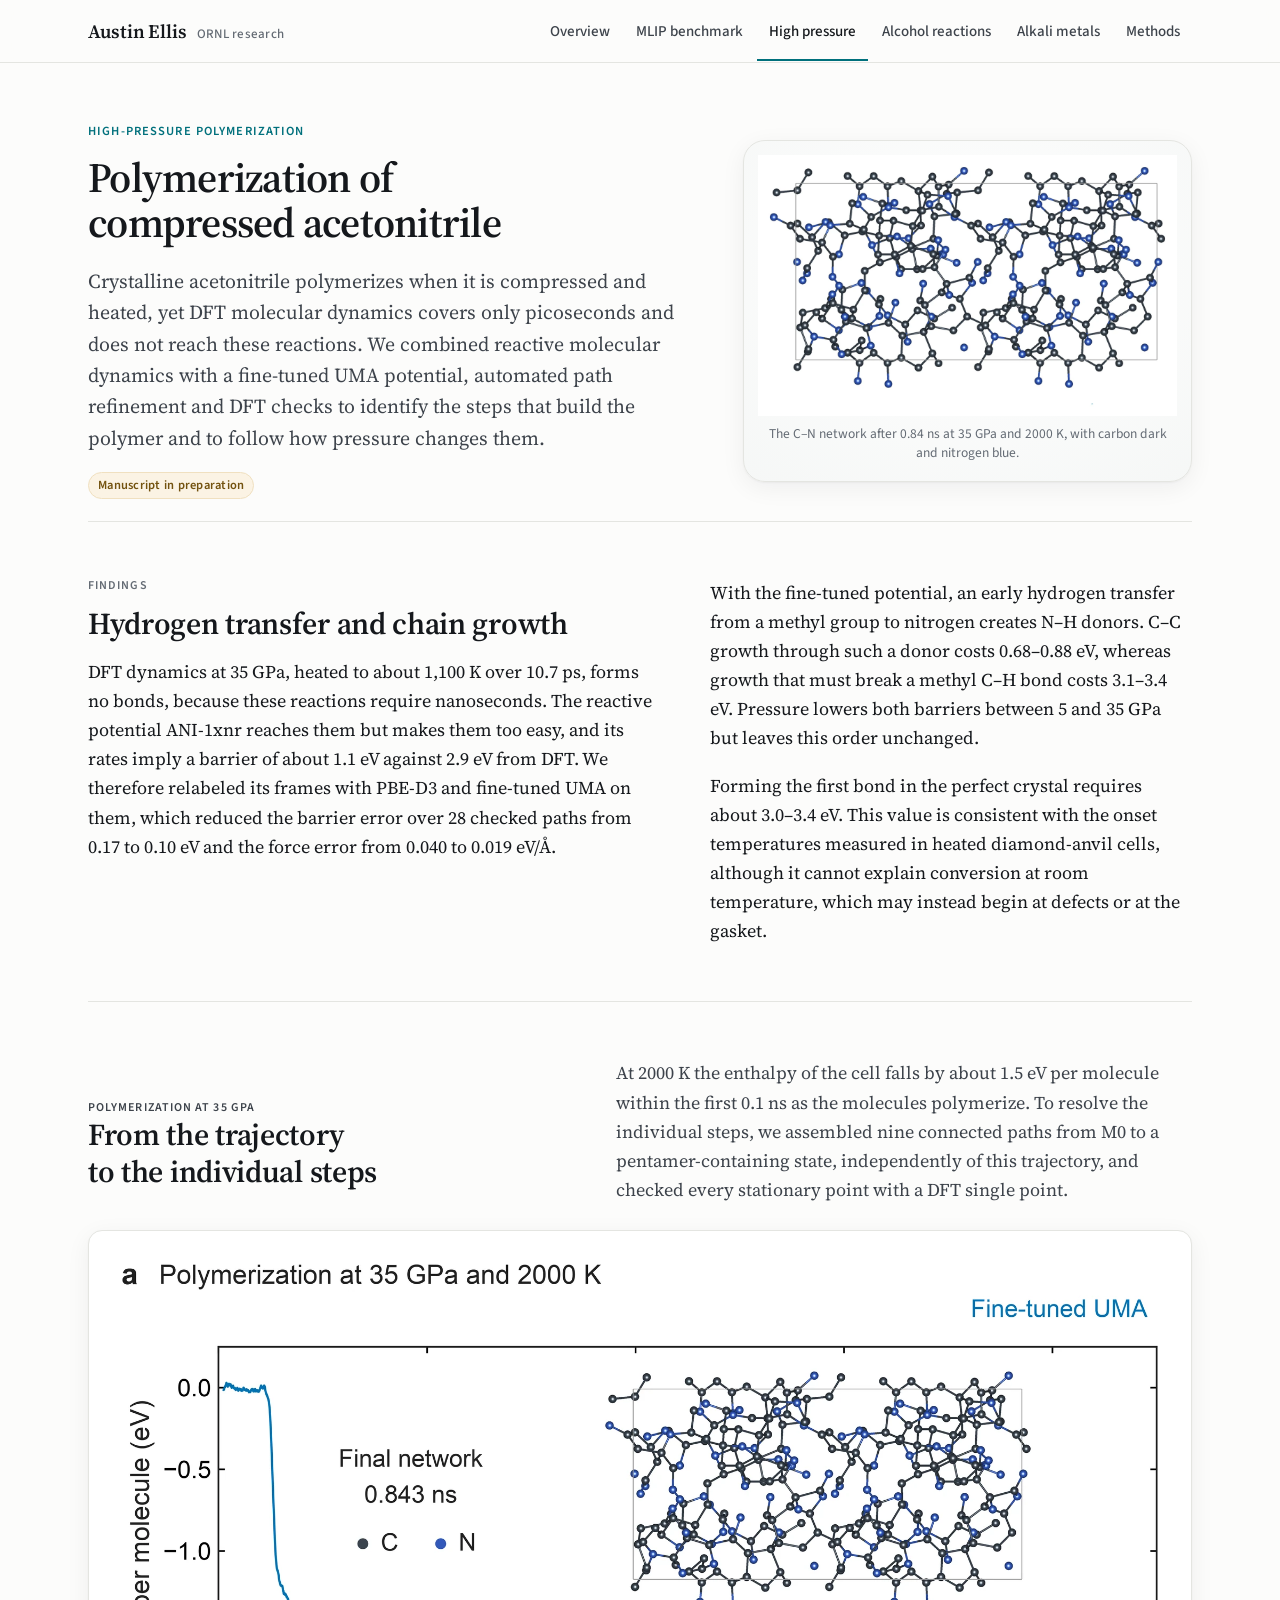
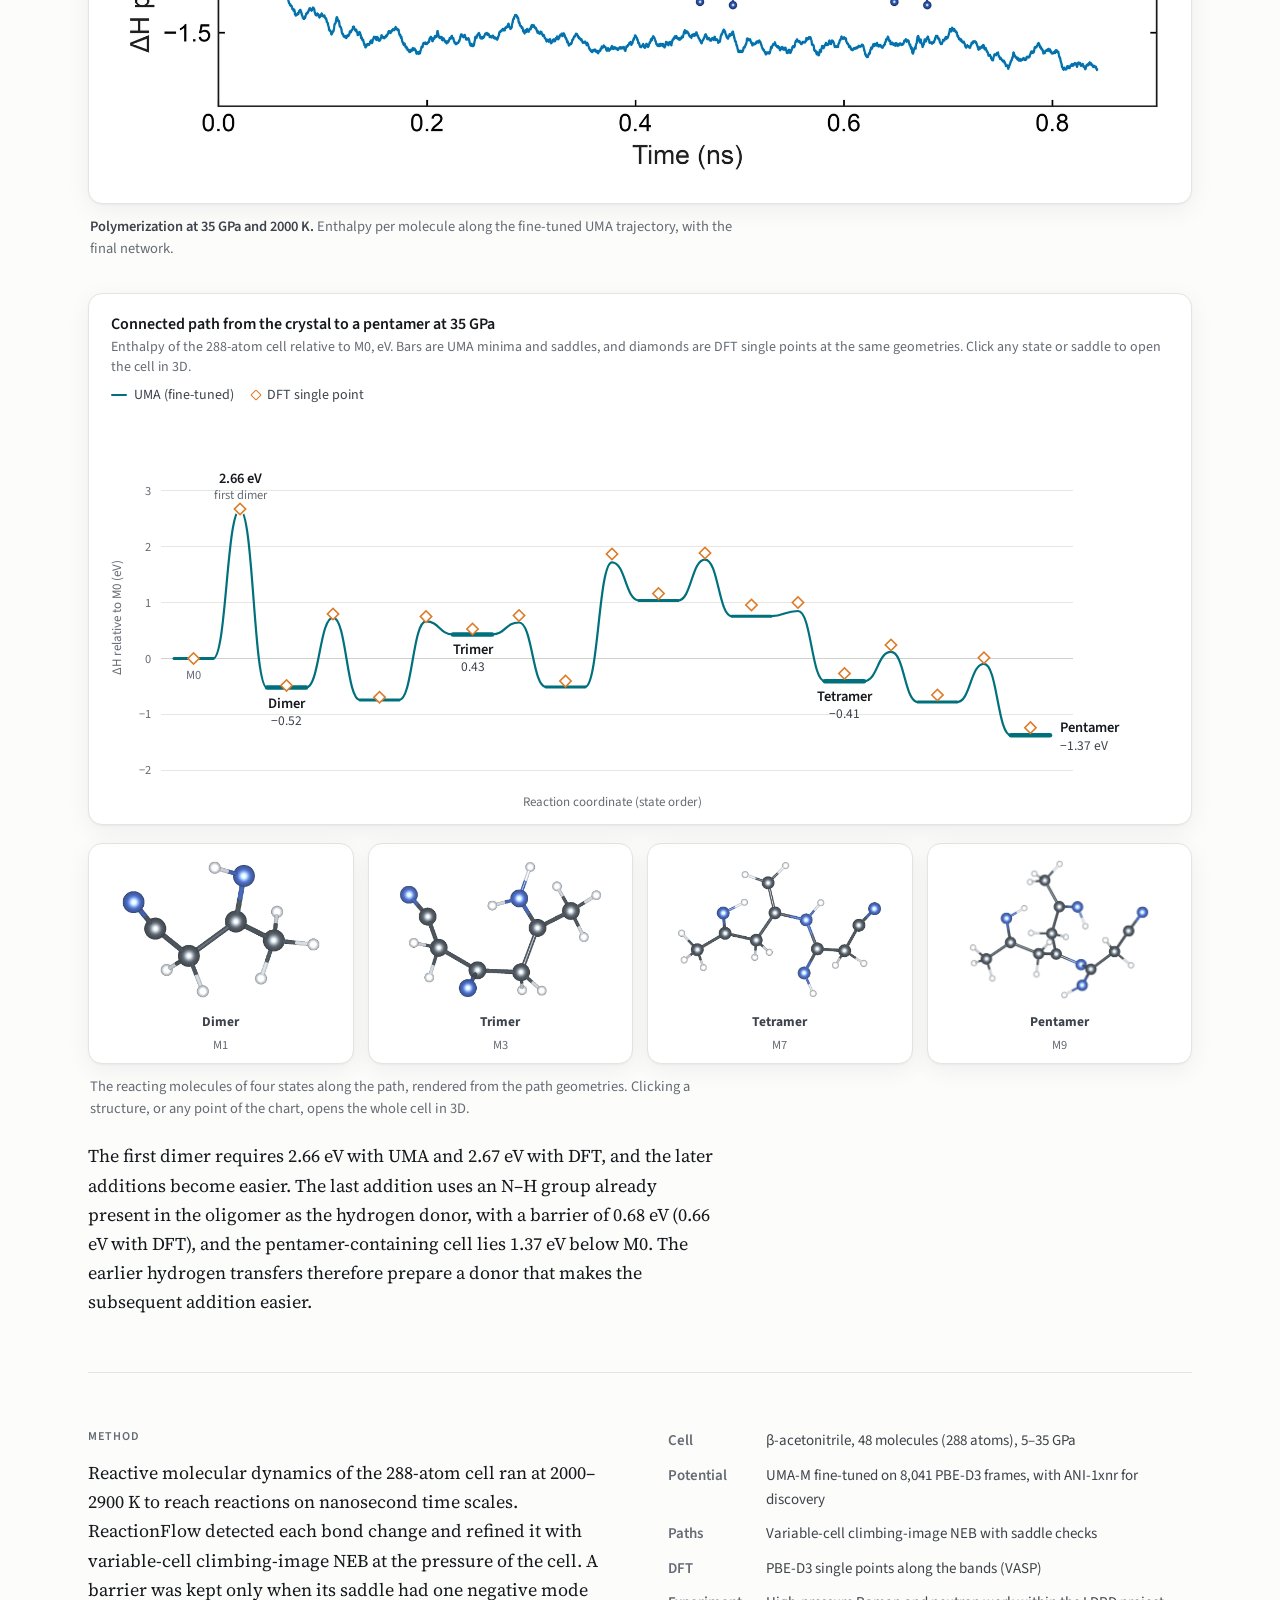
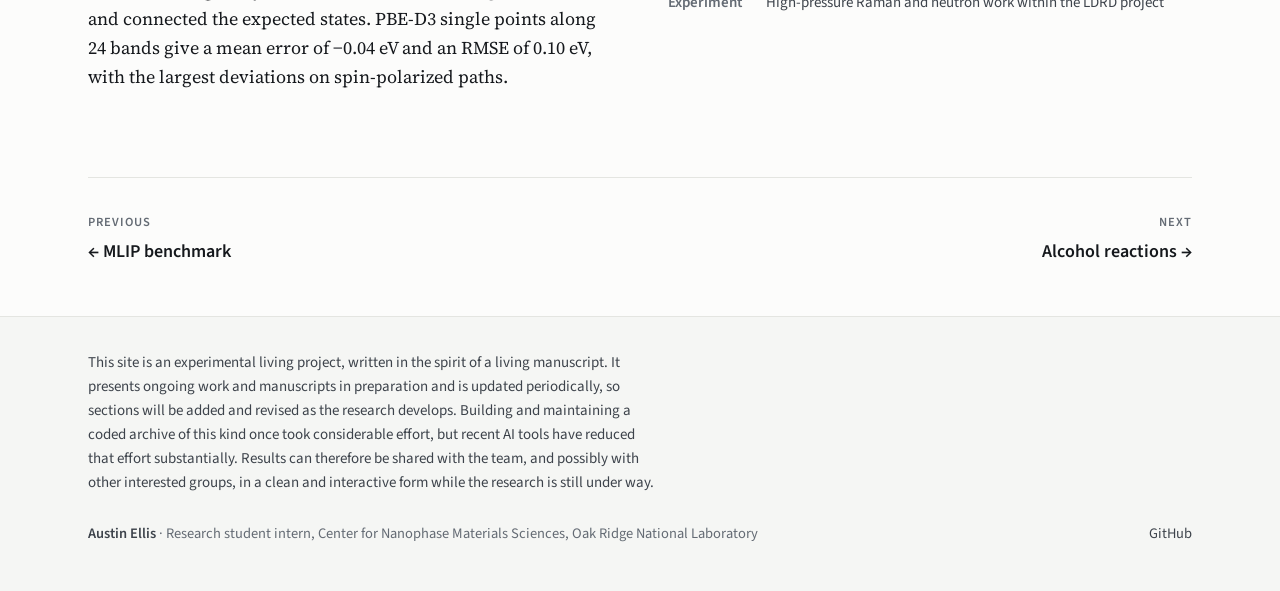
==== commit 76207de6: "Remove the pressure-barrier chart from the high-pressure page" ====
--- a/high-pressure.html
+++ b/high-pressure.html
@@ -56,7 +56,6 @@
         <p>Forming the first bond in the perfect crystal requires about 3.0–3.4 eV. This value is consistent with the onset temperatures measured in heated diamond-anvil cells, although it cannot explain conversion at room temperature, which may instead begin at defects or at the gasket.</p>
       </div>
     </div>
-    <div class="chart mt-l" data-chart="hp-barriers"></div>
   </section>
 
   <section class="block reveal">
